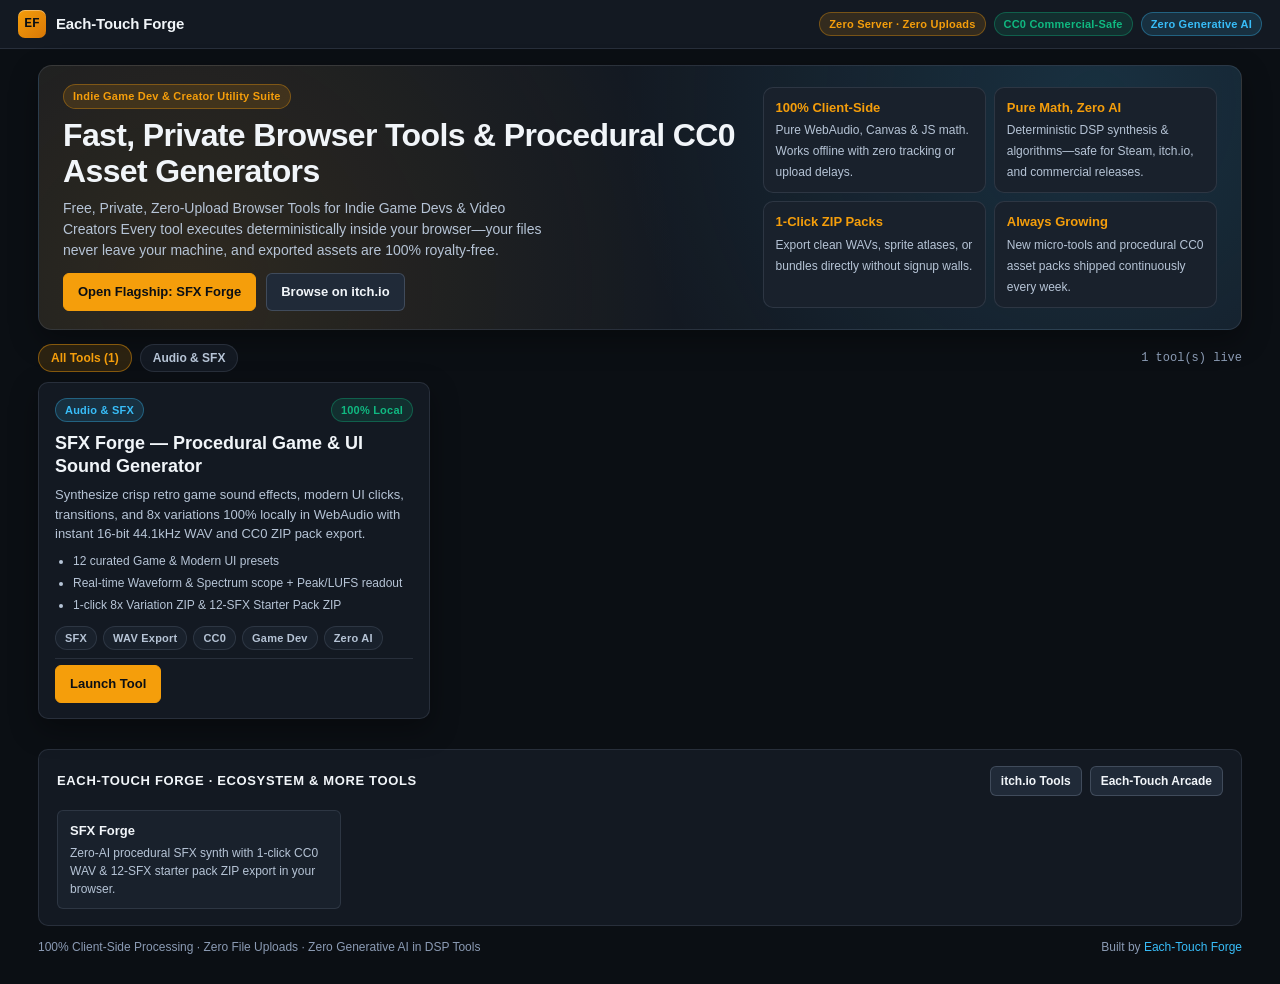
==== docs/index.html @ 394fc1e1 "Launch Each-Touch Forge hub and flagship SFX Forge v1.0" ====
<!doctype html>
<html lang="en">
<head>
  <meta charset="utf-8" />
  <meta name="viewport" content="width=device-width, initial-scale=1" />
  <title>Each-Touch Forge — Free Browser Micro-Tools &amp; CC0 Game Dev Assets</title>
  <meta name="description" content="Free, Private, Zero-Upload Browser Tools for Indie Game Devs &amp; Video Creators No signups, no uploads, commercial-safe CC0 procedural exports." />
  <link rel="canonical" href="https://each-touch.github.io/forge-tools/" />
  <meta property="og:type" content="website" />
  <meta property="og:title" content="Each-Touch Forge — Browser Micro-Tools &amp; CC0 Assets" />
  <meta property="og:description" content="Free, Private, Zero-Upload Browser Tools for Indie Game Devs &amp; Video Creators" />
  <meta property="og:url" content="https://each-touch.github.io/forge-tools/" />
  <link rel="icon" href="data:image/svg+xml,%3Csvg xmlns='http://www.w3.org/2000/svg' viewBox='0 0 32 32'%3E%3Crect width='32' height='32' rx='7' fill='%23f59e0b'/%3E%3Ctext x='16' y='21' text-anchor='middle' font-family='monospace' font-weight='800' font-size='14' fill='%230b0f14'%3EEF%3C/text%3E%3C/svg%3E" />
  <link rel="stylesheet" href="./shared/theme.css" />
  <script type="application/ld+json">{"@context": "https://schema.org", "@type": "WebSite", "name": "Each-Touch Forge", "url": "https://each-touch.github.io/forge-tools/", "description": "Free, Private, Zero-Upload Browser Tools for Indie Game Devs & Video Creators", "mainEntity": {"@type": "ItemList", "itemListElement": [{"@type": "ListItem", "position": 1, "name": "SFX Forge — Procedural Game & UI Sound Generator", "url": "https://each-touch.github.io/forge-tools/sfx-forge/"}]}}</script>
  <style>
    .hub-main {
      max-width: 1240px;
      margin: 0 auto;
      padding: 16px 18px 12px;
    }
    .hub-hero {
      background: radial-gradient(circle at 88% 14%, rgba(56, 189, 248, 0.14), transparent 44%),
                  radial-gradient(circle at 12% 85%, rgba(245, 158, 11, 0.12), transparent 46%),
                  var(--bg-surface);
      border: 1px solid var(--border-subtle);
      border-radius: var(--radius-lg);
      padding: 18px 24px;
      display: grid;
      grid-template-columns: 1.5fr 1fr;
      gap: 18px;
      align-items: center;
      box-shadow: var(--shadow-card);
    }
    .hub-hero h1 {
      margin: 8px 0 8px;
      font-size: clamp(22px, 3.2vw, 32px);
      line-height: 1.15;
      letter-spacing: -0.02em;
    }
    .hub-hero p {
      margin: 0 0 12px;
      color: var(--text-secondary);
      font-size: 14px;
      max-width: 62ch;
    }
    .hub-hero-cta {
      display: flex;
      gap: 10px;
      flex-wrap: wrap;
    }
    .hub-pillars {
      display: grid;
      grid-template-columns: 1fr 1fr;
      gap: 8px;
    }
    .hub-pillar {
      background: var(--bg-panel);
      border: 1px solid var(--border-subtle);
      border-radius: var(--radius-md);
      padding: 10px 12px;
    }
    .hub-pillar strong {
      display: block;
      font-size: 13px;
      color: var(--accent-amber);
      margin-bottom: 2px;
    }
    .hub-pillar span {
      font-size: 12px;
      color: var(--text-secondary);
    }
    .hub-toolbar {
      margin: 14px 0 10px;
      display: flex;
      align-items: center;
      justify-content: space-between;
      gap: 12px;
      flex-wrap: wrap;
    }
    .cat-bar {
      display: flex;
      gap: 8px;
      flex-wrap: wrap;
    }
    .cat-chip {
      padding: 6px 12px;
      border-radius: 999px;
      border: 1px solid var(--border-subtle);
      background: var(--bg-surface);
      color: var(--text-secondary);
      font-size: 12px;
      font-weight: 600;
      cursor: pointer;
    }
    .cat-chip.active {
      background: var(--accent-amber-soft);
      border-color: rgba(245, 158, 11, 0.45);
      color: var(--accent-amber);
    }
    .hub-grid {
      display: grid;
      grid-template-columns: repeat(auto-fill, minmax(320px, 1fr));
      gap: 14px;
    }
    .hub-card {
      background: var(--bg-surface);
      border: 1px solid var(--border-subtle);
      border-radius: var(--radius-md);
      padding: 15px 16px;
      display: flex;
      flex-direction: column;
      gap: 8px;
      box-shadow: var(--shadow-card);
      transition: border-color 0.16s ease, transform 0.16s ease;
    }
    .hub-card:hover {
      border-color: rgba(56, 189, 248, 0.5);
      transform: translateY(-2px);
    }
    .hub-card-top {
      display: flex;
      align-items: center;
      justify-content: space-between;
      gap: 8px;
    }
    .hub-card h2 {
      margin: 2px 0 0;
      font-size: 18px;
      line-height: 1.25;
    }
    .hub-card h2 a {
      color: var(--text-primary);
    }
    .hub-card-desc {
      margin: 0;
      color: var(--text-secondary);
      font-size: 13px;
    }
    .hub-highlights {
      margin: 0;
      padding-left: 18px;
      color: var(--text-secondary);
      font-size: 12px;
      display: flex;
      flex-direction: column;
      gap: 4px;
    }
    .hub-tags {
      display: flex;
      gap: 6px;
      flex-wrap: wrap;
      margin-top: auto;
      padding-top: 4px;
    }
    .hub-card-actions {
      display: flex;
      gap: 8px;
      flex-wrap: wrap;
      padding-top: 6px;
      border-top: 1px solid var(--border-subtle);
    }
    @media (max-width: 820px) {
      .hub-hero {
        grid-template-columns: 1fr;
        padding: 20px 16px;
      }
      .hub-pillars {
        grid-template-columns: 1fr;
      }
      .hub-grid {
        grid-template-columns: 1fr;
      }
    }
  </style>
</head>
<body>
  <header class="forge-topbar">
    <a class="forge-brand" href="./">
      <span class="forge-logo-mark">EF</span>
      <span>Each-Touch Forge</span>
    </a>
    <div class="forge-badges">
      <span class="badge badge-amber">Zero Server · Zero Uploads</span>
      <span class="badge badge-green">CC0 Commercial-Safe</span>
      <span class="badge badge-cyan">Zero Generative AI</span>
    </div>
  </header>

  <main class="hub-main">
    <section class="hub-hero">
      <div>
        <span class="badge badge-amber">Indie Game Dev &amp; Creator Utility Suite</span>
        <h1>Fast, Private Browser Tools &amp; Procedural CC0 Asset Generators</h1>
        <p>Free, Private, Zero-Upload Browser Tools for Indie Game Devs &amp; Video Creators Every tool executes deterministically inside your browser—your files never leave your machine, and exported assets are 100% royalty-free.</p>
        <div class="hub-hero-cta">
          <a class="btn btn-primary" href="./sfx-forge/">Open Flagship: SFX Forge</a>
          <a class="btn" href="https://each-touch.itch.io/" target="_blank" rel="noopener noreferrer">Browse on itch.io</a>
        </div>
      </div>
      <div class="hub-pillars">
        <div class="hub-pillar">
          <strong>100% Client-Side</strong>
          <span>Pure WebAudio, Canvas &amp; JS math. Works offline with zero tracking or upload delays.</span>
        </div>
        <div class="hub-pillar">
          <strong>Pure Math, Zero AI</strong>
          <span>Deterministic DSP synthesis &amp; algorithms—safe for Steam, itch.io, and commercial releases.</span>
        </div>
        <div class="hub-pillar">
          <strong>1-Click ZIP Packs</strong>
          <span>Export clean WAVs, sprite atlases, or bundles directly without signup walls.</span>
        </div>
        <div class="hub-pillar">
          <strong>Always Growing</strong>
          <span>New micro-tools and procedural CC0 asset packs shipped continuously every week.</span>
        </div>
      </div>
    </section>

    <div class="hub-toolbar" id="tools">
      <div class="cat-bar" id="cat-bar">
        <button class="cat-chip active" type="button" data-cat="all">All Tools (1)</button><button class="cat-chip" type="button" data-cat="Audio &amp; SFX">Audio &amp; SFX</button>
      </div>
      <span class="mono" style="color: var(--text-muted); font-size: 12px;">1 tool(s) live</span>
    </div>

    <section class="hub-grid" id="hub-grid">
      
            <article class="hub-card" data-category="Audio &amp; SFX">
              <div class="hub-card-top">
                <span class="badge badge-cyan">Audio &amp; SFX</span>
                <span class="badge badge-green">100% Local</span>
              </div>
              <h2><a href="./sfx-forge/">SFX Forge — Procedural Game &amp; UI Sound Generator</a></h2>
              <p class="hub-card-desc">Synthesize crisp retro game sound effects, modern UI clicks, transitions, and 8x variations 100% locally in WebAudio with instant 16-bit 44.1kHz WAV and CC0 ZIP pack export.</p>
              <ul class="hub-highlights"><li>12 curated Game &amp; Modern UI presets</li><li>Real-time Waveform &amp; Spectrum scope + Peak/LUFS readout</li><li>1-click 8x Variation ZIP &amp; 12-SFX Starter Pack ZIP</li></ul>
              <div class="hub-tags"><span class="badge">SFX</span><span class="badge">WAV Export</span><span class="badge">CC0</span><span class="badge">Game Dev</span><span class="badge">Zero AI</span></div>
              <div class="hub-card-actions">
                <a class="btn btn-primary" href="./sfx-forge/">Launch Tool</a>
                
              </div>
            </article>
            
    </section>
  </main>

  <footer id="forge-monetization-footer"></footer>

  <script src="./site-config.js"></script>
  <script src="./shared/monetization.js"></script>
  <script>
    (function () {
      var chips = document.querySelectorAll(".cat-chip");
      var cards = document.querySelectorAll(".hub-card");
      chips.forEach(function (chip) {
        chip.addEventListener("click", function () {
          var cat = chip.getAttribute("data-cat");
          chips.forEach(function (c) { c.classList.remove("active"); });
          chip.classList.add("active");
          cards.forEach(function (card) {
            card.style.display = (cat === "all" || card.getAttribute("data-category") === cat) ? "flex" : "none";
          });
        });
      });
    })();
  </script>
</body>
</html>
---- docs/shared/theme.css ----
:root {
  --bg-page: #0b0f14;
  --bg-surface: #131922;
  --bg-panel: #19212c;
  --bg-elevated: #202a38;
  --bg-inset: #080b0f;
  --border-subtle: rgba(148, 163, 184, 0.16);
  --border-strong: rgba(148, 163, 184, 0.28);
  --text-primary: #f1f5f9;
  --text-secondary: #b6c4d6;
  --text-muted: #8b9bb4;
  --accent-amber: #f59e0b;
  --accent-amber-hover: #fbbf24;
  --accent-amber-soft: rgba(245, 158, 11, 0.14);
  --accent-cyan: #38bdf8;
  --accent-cyan-soft: rgba(56, 189, 248, 0.14);
  --accent-green: #10b981;
  --accent-green-soft: rgba(16, 185, 129, 0.14);
  --accent-rose: #f43f5e;
  --radius-sm: 6px;
  --radius-md: 10px;
  --radius-lg: 14px;
  --shadow-card: 0 10px 28px rgba(0, 0, 0, 0.35);
  --font-sans: -apple-system, BlinkMacSystemFont, "Segoe UI", Roboto, Helvetica, Arial, sans-serif;
  --font-mono: ui-monospace, SFMono-Regular, Menlo, Monaco, Consolas, "Liberation Mono", monospace;
}

*,
*::before,
*::after {
  box-sizing: border-box;
}

html,
body {
  margin: 0;
  padding: 0;
  background-color: var(--bg-page);
  color: var(--text-primary);
  font-family: var(--font-sans);
  font-size: 14px;
  line-height: 1.5;
  -webkit-font-smoothing: antialiased;
  overflow-x: hidden;
}

a {
  color: var(--accent-cyan);
  text-decoration: none;
}

a:hover {
  text-decoration: underline;
}

button,
input,
select {
  font-family: inherit;
}

.mono {
  font-family: var(--font-mono);
  font-variant-numeric: tabular-nums;
}

.forge-topbar {
  display: flex;
  align-items: center;
  justify-content: space-between;
  gap: 12px;
  padding: 10px 18px;
  background: var(--bg-surface);
  border-bottom: 1px solid var(--border-subtle);
  flex-wrap: wrap;
}

.forge-brand {
  display: inline-flex;
  align-items: center;
  gap: 10px;
  color: var(--text-primary);
  font-weight: 700;
  font-size: 15px;
  letter-spacing: -0.01em;
}

.forge-brand:hover {
  text-decoration: none;
  color: var(--accent-amber);
}

.forge-logo-mark {
  display: inline-flex;
  align-items: center;
  justify-content: center;
  width: 28px;
  height: 28px;
  border-radius: 7px;
  background: linear-gradient(135deg, #f59e0b 0%, #d97706 100%);
  color: #0b0f14;
  font-weight: 800;
  font-size: 13px;
  font-family: var(--font-mono);
  box-shadow: inset 0 1px 0 rgba(255, 255, 255, 0.35);
}

.forge-badges {
  display: flex;
  align-items: center;
  gap: 8px;
  flex-wrap: wrap;
}

.badge {
  display: inline-flex;
  align-items: center;
  gap: 5px;
  padding: 3px 9px;
  border-radius: 999px;
  font-size: 11px;
  font-weight: 600;
  letter-spacing: 0.02em;
  border: 1px solid var(--border-subtle);
  background: var(--bg-panel);
  color: var(--text-secondary);
  white-space: nowrap;
}

.badge-amber {
  background: var(--accent-amber-soft);
  border-color: rgba(245, 158, 11, 0.35);
  color: var(--accent-amber);
}

.badge-cyan {
  background: var(--accent-cyan-soft);
  border-color: rgba(56, 189, 248, 0.35);
  color: var(--accent-cyan);
}

.badge-green {
  background: var(--accent-green-soft);
  border-color: rgba(16, 185, 129, 0.35);
  color: var(--accent-green);
}

.btn {
  display: inline-flex;
  align-items: center;
  justify-content: center;
  gap: 7px;
  padding: 8px 14px;
  border-radius: var(--radius-sm);
  border: 1px solid var(--border-strong);
  background: var(--bg-elevated);
  color: var(--text-primary);
  font-size: 13px;
  font-weight: 600;
  cursor: pointer;
  transition: background-color 0.14s ease, border-color 0.14s ease, transform 0.08s ease;
  white-space: nowrap;
}

.btn:hover {
  background: #273446;
  border-color: rgba(148, 163, 184, 0.45);
  text-decoration: none;
}

.btn:active {
  transform: translateY(1px);
}

.btn-primary {
  background: var(--accent-amber);
  border-color: var(--accent-amber);
  color: #0b0f14;
}

.btn-primary:hover {
  background: var(--accent-amber-hover);
  border-color: var(--accent-amber-hover);
  color: #0b0f14;
}

.btn-cyan {
  background: rgba(56, 189, 248, 0.15);
  border-color: rgba(56, 189, 248, 0.45);
  color: #7dd3fc;
}

.btn-cyan:hover {
  background: rgba(56, 189, 248, 0.24);
  border-color: var(--accent-cyan);
  color: #e0f2fe;
}

.btn-sm {
  padding: 5px 10px;
  font-size: 12px;
}

.forge-footer-wrap {
  max-width: 1240px;
  margin: 18px auto 28px;
  padding: 0 18px;
}

.forge-cross-panel {
  background: var(--bg-surface);
  border: 1px solid var(--border-subtle);
  border-radius: var(--radius-md);
  padding: 16px 18px;
  display: flex;
  flex-direction: column;
  gap: 14px;
}

.forge-cross-head {
  display: flex;
  align-items: center;
  justify-content: space-between;
  gap: 12px;
  flex-wrap: wrap;
}

.forge-cross-title {
  font-size: 13px;
  font-weight: 700;
  color: var(--text-primary);
  text-transform: uppercase;
  letter-spacing: 0.05em;
}

.forge-cross-actions {
  display: flex;
  align-items: center;
  gap: 8px;
  flex-wrap: wrap;
}

.forge-cross-grid {
  display: grid;
  grid-template-columns: repeat(auto-fill, minmax(230px, 1fr));
  gap: 10px;
}

.forge-mini-card {
  display: flex;
  flex-direction: column;
  gap: 4px;
  padding: 10px 12px;
  border-radius: var(--radius-sm);
  background: var(--bg-panel);
  border: 1px solid var(--border-subtle);
  color: var(--text-primary);
  transition: border-color 0.15s ease;
}

.forge-mini-card:hover {
  border-color: var(--accent-cyan);
  text-decoration: none;
}

.forge-mini-card strong {
  font-size: 13px;
  color: var(--text-primary);
}

.forge-mini-card span {
  font-size: 12px;
  color: var(--text-secondary);
}

.forge-ad-slot {
  margin-top: 14px;
  display: none;
  justify-content: center;
  align-items: center;
  min-height: 90px;
  background: var(--bg-surface);
  border: 1px solid var(--border-subtle);
  border-radius: var(--radius-md);
  overflow: hidden;
}

.forge-legal-bar {
  margin-top: 12px;
  display: flex;
  align-items: center;
  justify-content: space-between;
  gap: 10px;
  flex-wrap: wrap;
  font-size: 12px;
  color: var(--text-muted);
}
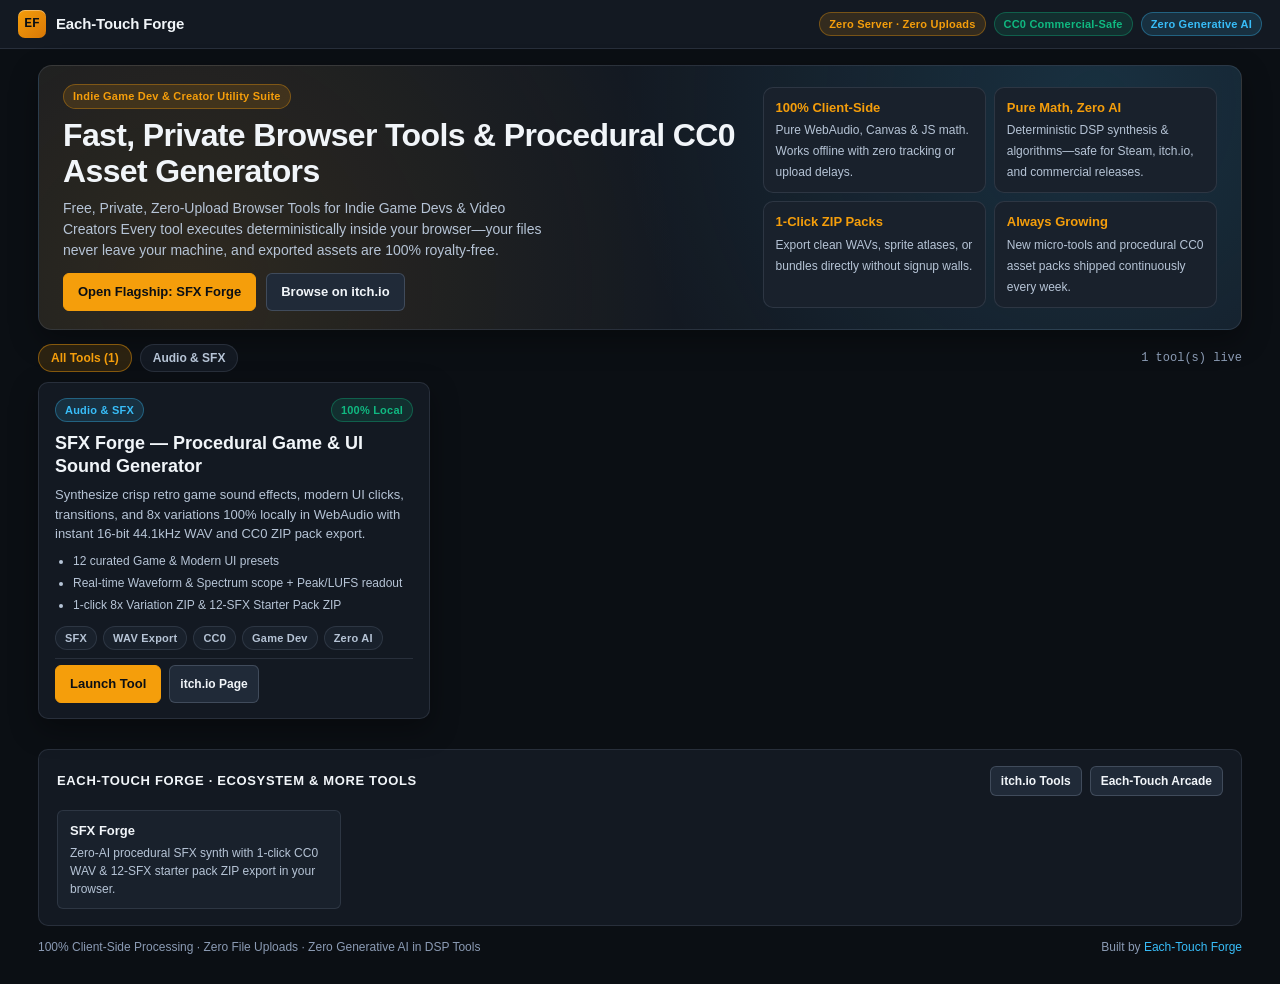
==== commit 4f44c4c9: "Publish SFX Forge to itch.io and update forge-tools ledgers" ====
--- a/docs/index.html
+++ b/docs/index.html
@@ -238,7 +238,7 @@
               <div class="hub-tags"><span class="badge">SFX</span><span class="badge">WAV Export</span><span class="badge">CC0</span><span class="badge">Game Dev</span><span class="badge">Zero AI</span></div>
               <div class="hub-card-actions">
                 <a class="btn btn-primary" href="./sfx-forge/">Launch Tool</a>
-                
+                <a class="btn btn-sm" href="https://each-touch.itch.io/sfx-forge" target="_blank" rel="noopener noreferrer">itch.io Page</a>
               </div>
             </article>
             
